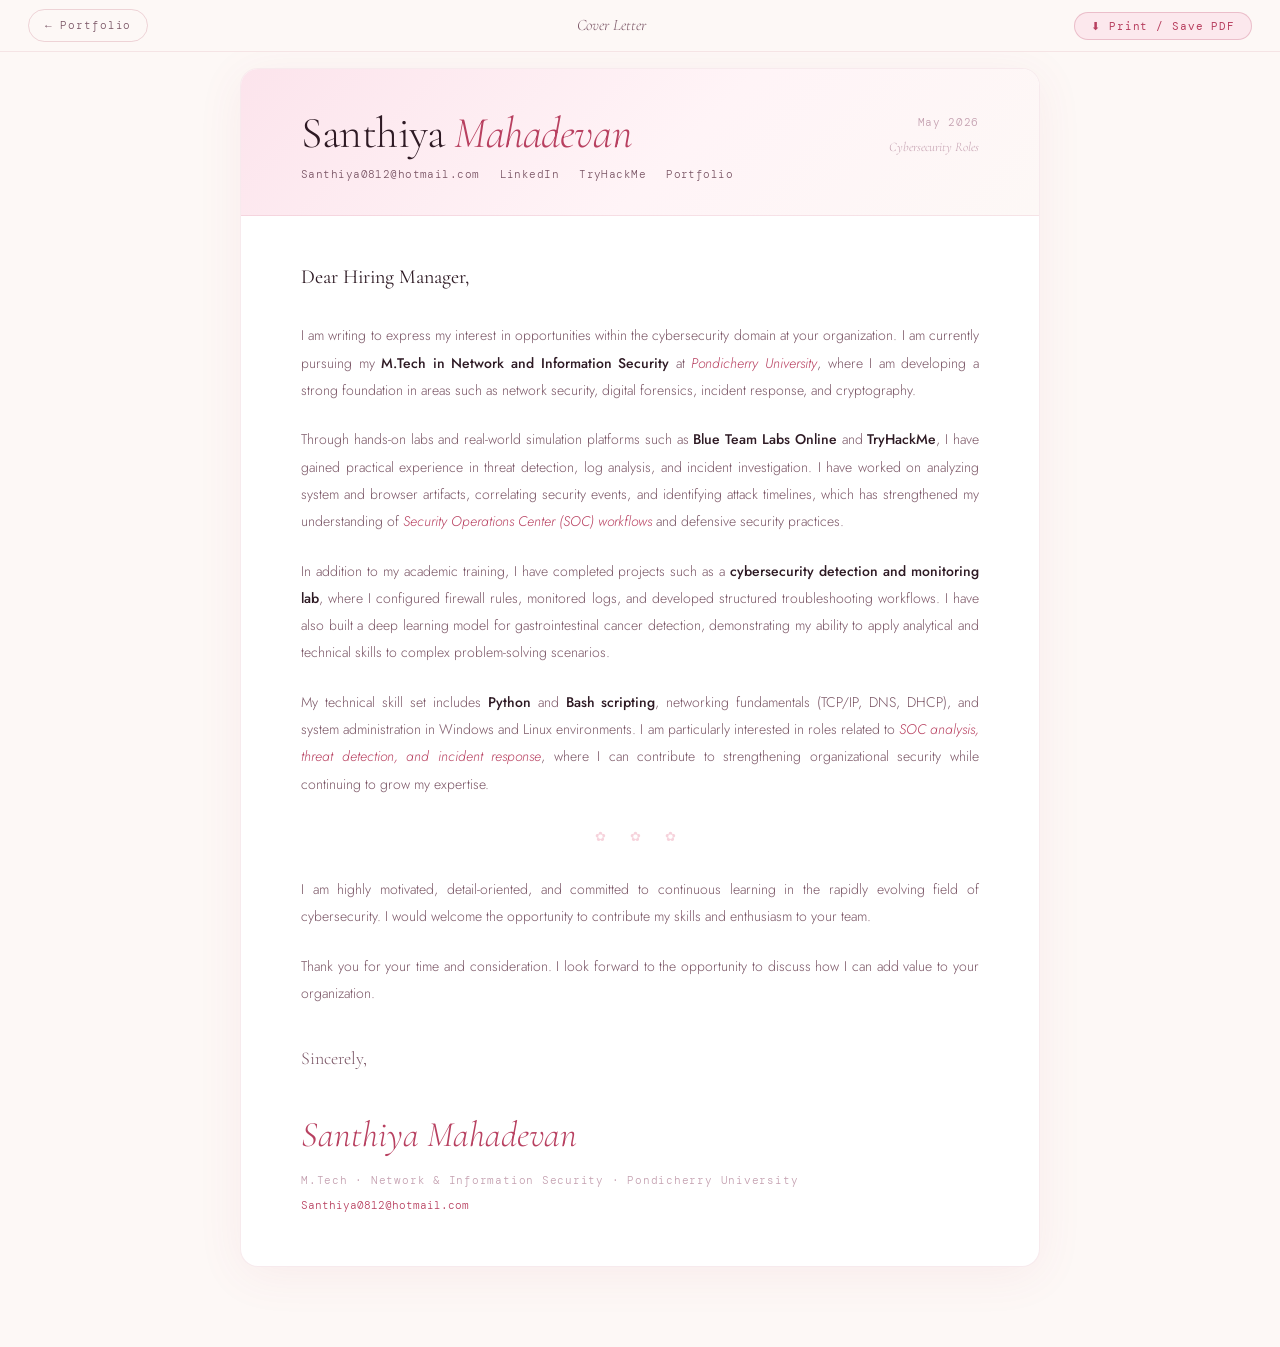
==== coverletter.html @ ba57e76b "Create coverletter.html" ====
<!DOCTYPE html>
<html lang="en">
<head>
  <meta charset="UTF-8"/>
  <meta name="viewport" content="width=device-width, initial-scale=1.0"/>
  <title>Cover Letter — Santhiya Mahadevan</title>
  <link rel="icon" type="image/png" href="logo.png"/>
  <link href="https://fonts.googleapis.com/css2?family=Cormorant+Garamond:ital,wght@0,300;0,400;0,500;1,300;1,400&family=Jost:wght@300;400;500&family=DM+Mono:wght@400;500&display=swap" rel="stylesheet"/>
  <style>
    :root {
      --bg:        #fdf8f6;
      --bg2:       #fffafb;
      --border:    rgba(210,140,155,0.18);
      --border-md: rgba(210,140,155,0.35);
      --text:      #2e1a24;
      --text2:     #7a5565;
      --text3:     #c4a0b0;
      --accent:    #b84060;
      --accent2:   #e090a8;
      --accent-dim:#fce8ed;
      --pink-mid:  #f0b0c0;
      --fd: 'Cormorant Garamond', serif;
      --fb: 'Jost', sans-serif;
      --fm: 'DM Mono', monospace;
    }
    *, *::before, *::after { box-sizing: border-box; margin: 0; padding: 0; }
    body { background: var(--bg); color: var(--text); font-family: var(--fb); font-size: 14px; line-height: 1.7; font-weight: 300; }

    /* blossoms */
    #bc { position: fixed; inset: 0; pointer-events: none; z-index: 0; overflow: hidden; }
    .bl { position: absolute; opacity: 0; animation: wd linear infinite; will-change: transform,opacity; }
    @keyframes wd {
      0%   { transform: translateX(0) translateY(-70px) rotate(0deg); opacity: 0; }
      6%   { opacity: 0.65; } 88% { opacity: 0.35; }
      100% { transform: translateX(var(--dx)) translateY(110vh) rotate(var(--sp)); opacity: 0; }
    }

    /* top bar */
    .top-bar {
      position: fixed; top: 0; left: 0; right: 0; z-index: 200;
      height: 52px; display: flex; align-items: center; justify-content: space-between;
      padding: 0 28px;
      background: rgba(253,248,246,0.92); backdrop-filter: blur(14px);
      border-bottom: 1px solid var(--border);
    }
    .back-btn {
      display: flex; align-items: center; gap: 6px;
      font-family: var(--fm); font-size: 11px; color: var(--text2);
      text-decoration: none; letter-spacing: 0.08em;
      border: 1px solid var(--border-md); border-radius: 20px; padding: 6px 16px;
      transition: color 0.2s, border-color 0.2s;
    }
    .back-btn:hover { color: var(--accent); border-color: var(--accent); }
    .top-bar-title { font-family: var(--fd); font-size: 16px; font-style: italic; color: var(--text2); }
    .print-btn {
      font-family: var(--fm); font-size: 11px; color: var(--accent);
      background: var(--accent-dim); border: 1px solid rgba(184,64,96,0.25);
      border-radius: 20px; padding: 6px 16px; cursor: pointer; letter-spacing: 0.08em;
      transition: opacity 0.2s;
    }
    .print-btn:hover { opacity: 0.75; }

    /* page card */
    .page {
      position: relative; z-index: 1;
      max-width: 800px; margin: 68px auto 80px;
      background: #fff;
      border: 1px solid var(--border);
      border-radius: 18px; overflow: hidden;
      box-shadow: 0 8px 48px rgba(184,64,96,0.07);
    }

    /* letter header band */
    .cl-head {
      background: linear-gradient(135deg, #fce4ec 0%, #fff4f7 55%, #fdf8f6 100%);
      padding: 44px 60px 32px;
      border-bottom: 1px solid var(--border);
      display: flex; justify-content: space-between; align-items: flex-start; gap: 24px;
    }
    .cl-sender-name {
      font-family: var(--fd); font-size: 44px; font-weight: 300; line-height: 0.95;
      color: var(--text); letter-spacing: -0.01em; margin-bottom: 10px;
    }
    .cl-sender-name em { font-style: italic; color: var(--accent); }
    .cl-sender-details { display: flex; flex-wrap: wrap; gap: 4px 20px; }
    .cl-sender-details a, .cl-sender-details span {
      font-family: var(--fm); font-size: 11px; color: var(--text2);
      text-decoration: none; letter-spacing: 0.04em; transition: color 0.2s;
    }
    .cl-sender-details a:hover { color: var(--accent); }
    .cl-date-block { text-align: right; flex-shrink: 0; }
    .cl-date { font-family: var(--fm); font-size: 11px; color: var(--text3); letter-spacing: 0.06em; }
    .cl-ref { font-family: var(--fd); font-size: 13px; font-style: italic; color: var(--text3); margin-top: 4px; }

    /* body */
    .cl-body { padding: 44px 60px 52px; }

    .cl-salutation {
      font-family: var(--fd); font-size: 20px; font-weight: 400;
      color: var(--text); margin-bottom: 28px;
    }

    .cl-para {
      font-size: 14px; color: var(--text2); line-height: 1.95;
      font-weight: 300; margin-bottom: 22px; text-align: justify;
    }
    .cl-para strong { color: var(--text); font-weight: 500; }
    .cl-para em { color: var(--accent); font-style: italic; }

    /* floral divider */
    .cl-divider {
      text-align: center; color: var(--pink-mid); font-size: 13px;
      letter-spacing: 10px; margin: 28px 0; opacity: 0.55;
    }

    /* sign-off */
    .cl-sign { margin-top: 36px; }
    .cl-sign-close {
      font-family: var(--fd); font-size: 18px; font-weight: 300;
      color: var(--text2); margin-bottom: 30px;
    }
    .cl-sign-name {
      font-family: var(--fd); font-size: 36px; font-style: italic;
      font-weight: 300; color: var(--accent);
    }
    .cl-sign-title {
      font-family: var(--fm); font-size: 11px; color: var(--text3);
      letter-spacing: 0.07em; margin-top: 6px;
    }
    .cl-sign-email {
      font-family: var(--fm); font-size: 11px; margin-top: 6px;
    }
    .cl-sign-email a { color: var(--accent); text-decoration: none; }
    .cl-sign-email a:hover { opacity: 0.75; }

    @media print {
      #bc, .top-bar { display: none !important; }
      body { background: white; }
      .page { box-shadow: none; border: none; border-radius: 0; margin: 0; max-width: 100%; }
      .cl-head, .cl-body { padding: 32px 44px; }
    }
    @media (max-width: 680px) {
      .cl-head { flex-direction: column; padding: 28px 24px 24px; }
      .cl-body { padding: 28px 24px; }
      .cl-sender-name { font-size: 34px; }
      .cl-date-block { text-align: left; }
    }
  </style>
</head>
<body>

<div id="bc"></div>

<div class="top-bar">
  <a href="index.html" class="back-btn">← Portfolio</a>
  <span class="top-bar-title">Cover Letter</span>
  <button class="print-btn" onclick="window.print()">⬇ Print / Save PDF</button>
</div>

<div class="page">

  <!-- HEADER -->
  <div class="cl-head">
    <div>
      <div class="cl-sender-name">Santhiya <em>Mahadevan</em></div>
      <div class="cl-sender-details">
        <a href="mailto:Santhiya0812@hotmail.com">Santhiya0812@hotmail.com</a>
        <a href="https://www.linkedin.com/in/santhiya-mahadevan-4a0ab33ba" target="_blank">LinkedIn</a>
        <a href="https://tryhackme.com/p/santhiyasuga1708" target="_blank">TryHackMe</a>
        <a href="https://santhiya0717.github.io/Portfolio/" target="_blank">Portfolio</a>
      </div>
    </div>
    <div class="cl-date-block">
      <div class="cl-date">May 2026</div>
      <div class="cl-ref">Cybersecurity Roles</div>
    </div>
  </div>

  <!-- BODY -->
  <div class="cl-body">

    <div class="cl-salutation">Dear Hiring Manager,</div>

    <p class="cl-para">
      I am writing to express my interest in opportunities within the cybersecurity domain
      at your organization. I am currently pursuing my <strong>M.Tech in Network and Information
      Security</strong> at <em>Pondicherry University</em>, where I am developing a strong foundation in
      areas such as network security, digital forensics, incident response, and cryptography.
    </p>

    <p class="cl-para">
      Through hands-on labs and real-world simulation platforms such as <strong>Blue Team Labs
      Online</strong> and <strong>TryHackMe</strong>, I have gained practical experience in threat detection, log
      analysis, and incident investigation. I have worked on analyzing system and browser
      artifacts, correlating security events, and identifying attack timelines, which has
      strengthened my understanding of <em>Security Operations Center (SOC) workflows</em> and
      defensive security practices.
    </p>

    <p class="cl-para">
      In addition to my academic training, I have completed projects such as a <strong>cybersecurity
      detection and monitoring lab</strong>, where I configured firewall rules, monitored logs, and
      developed structured troubleshooting workflows. I have also built a deep learning
      model for gastrointestinal cancer detection, demonstrating my ability to apply
      analytical and technical skills to complex problem-solving scenarios.
    </p>

    <p class="cl-para">
      My technical skill set includes <strong>Python</strong> and <strong>Bash scripting</strong>, networking fundamentals
      (TCP/IP, DNS, DHCP), and system administration in Windows and Linux
      environments. I am particularly interested in roles related to <em>SOC analysis, threat
      detection, and incident response</em>, where I can contribute to strengthening
      organizational security while continuing to grow my expertise.
    </p>

    <div class="cl-divider">✿ ✿ ✿</div>

    <p class="cl-para">
      I am highly motivated, detail-oriented, and committed to continuous learning in the
      rapidly evolving field of cybersecurity. I would welcome the opportunity to contribute
      my skills and enthusiasm to your team.
    </p>

    <p class="cl-para">
      Thank you for your time and consideration. I look forward to the opportunity to
      discuss how I can add value to your organization.
    </p>

    <div class="cl-sign">
      <div class="cl-sign-close">Sincerely,</div>
      <div class="cl-sign-name">Santhiya Mahadevan</div>
      <div class="cl-sign-title">M.Tech · Network & Information Security · Pondicherry University</div>
      <div class="cl-sign-email">
        <a href="mailto:Santhiya0812@hotmail.com">Santhiya0812@hotmail.com</a>
      </div>
    </div>

  </div>
</div>

<script>
  const bc=document.getElementById('bc');
  const NS='http://www.w3.org/2000/svg';
  const pals=[['#f9c0d0','#f4a8bc','#f0b8c8'],['#fddde6','#f9c8d4','#f7b8cc'],['#fce4ec','#f8bbd0','#f48fb1']];
  function mkB(sz){
    const c=pals[Math.floor(Math.random()*pals.length)];
    const svg=document.createElementNS(NS,'svg');
    svg.setAttribute('width',sz);svg.setAttribute('height',sz);svg.setAttribute('viewBox','0 0 40 40');
    for(let i=0;i<5;i++){
      const g=document.createElementNS(NS,'g');g.setAttribute('transform',`rotate(${i*72} 20 20)`);
      const e=document.createElementNS(NS,'ellipse');
      e.setAttribute('cx','20');e.setAttribute('cy','13');e.setAttribute('rx','4.5');e.setAttribute('ry','7');
      e.setAttribute('fill',c[i%c.length]);e.setAttribute('opacity','0.78');g.appendChild(e);svg.appendChild(g);
    }
    const ci=document.createElementNS(NS,'circle');ci.setAttribute('cx','20');ci.setAttribute('cy','20');
    ci.setAttribute('r','3');ci.setAttribute('fill','#fffaf8');ci.setAttribute('opacity','0.95');svg.appendChild(ci);
    return svg;
  }
  for(let i=0;i<18;i++){
    const sz=13+Math.random()*20,sx=Math.random()*window.innerWidth;
    const dx=(Math.random()-0.35)*240,sp=(Math.random()-0.5)*400;
    const dur=8+Math.random()*10,del=Math.random()*dur;
    const w=document.createElement('div');w.className='bl';
    w.style.cssText=`left:${sx}px;top:0;width:${sz}px;height:${sz}px;--dx:${dx}px;--sp:${sp}deg;animation-duration:${dur}s;animation-delay:-${del}s`;
    w.appendChild(mkB(sz));bc.appendChild(w);
    w.addEventListener('animationiteration',()=>{w.style.left=(Math.random()*window.innerWidth)+'px';});
  }
</script>
</body>
</html>
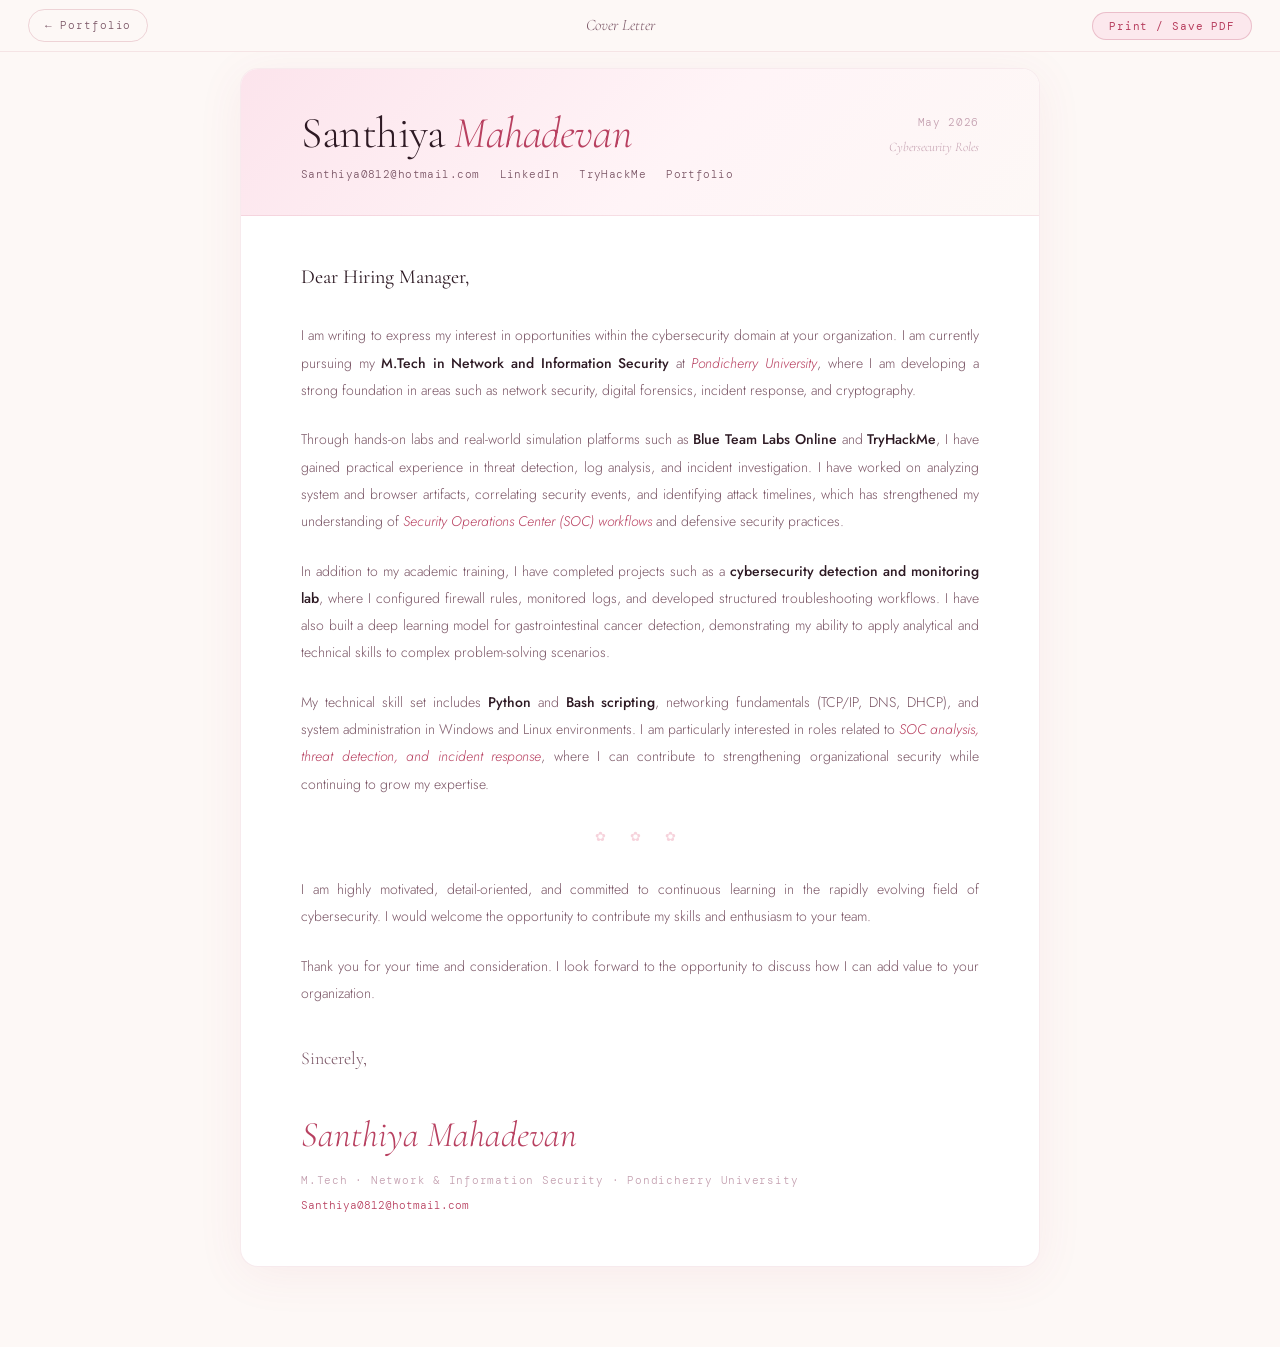
==== commit c82ce9bc: "Update LinkedIn link and button text in cover letter" ====
--- a/coverletter.html
+++ b/coverletter.html
@@ -154,7 +154,7 @@
 <div class="top-bar">
   <a href="index.html" class="back-btn">← Portfolio</a>
   <span class="top-bar-title">Cover Letter</span>
-  <button class="print-btn" onclick="window.print()">⬇ Print / Save PDF</button>
+  <button class="print-btn" onclick="window.print()">Print / Save PDF</button>
 </div>
 
 <div class="page">
@@ -165,7 +165,7 @@
       <div class="cl-sender-name">Santhiya <em>Mahadevan</em></div>
       <div class="cl-sender-details">
         <a href="mailto:Santhiya0812@hotmail.com">Santhiya0812@hotmail.com</a>
-        <a href="https://www.linkedin.com/in/santhiya-mahadevan-4a0ab33ba" target="_blank">LinkedIn</a>
+        <a href="https://www.linkedin.com/in/santhiya-a-01dec1999/" target="_blank">LinkedIn</a>
         <a href="https://tryhackme.com/p/santhiyasuga1708" target="_blank">TryHackMe</a>
         <a href="https://santhiya0717.github.io/Portfolio/" target="_blank">Portfolio</a>
       </div>
